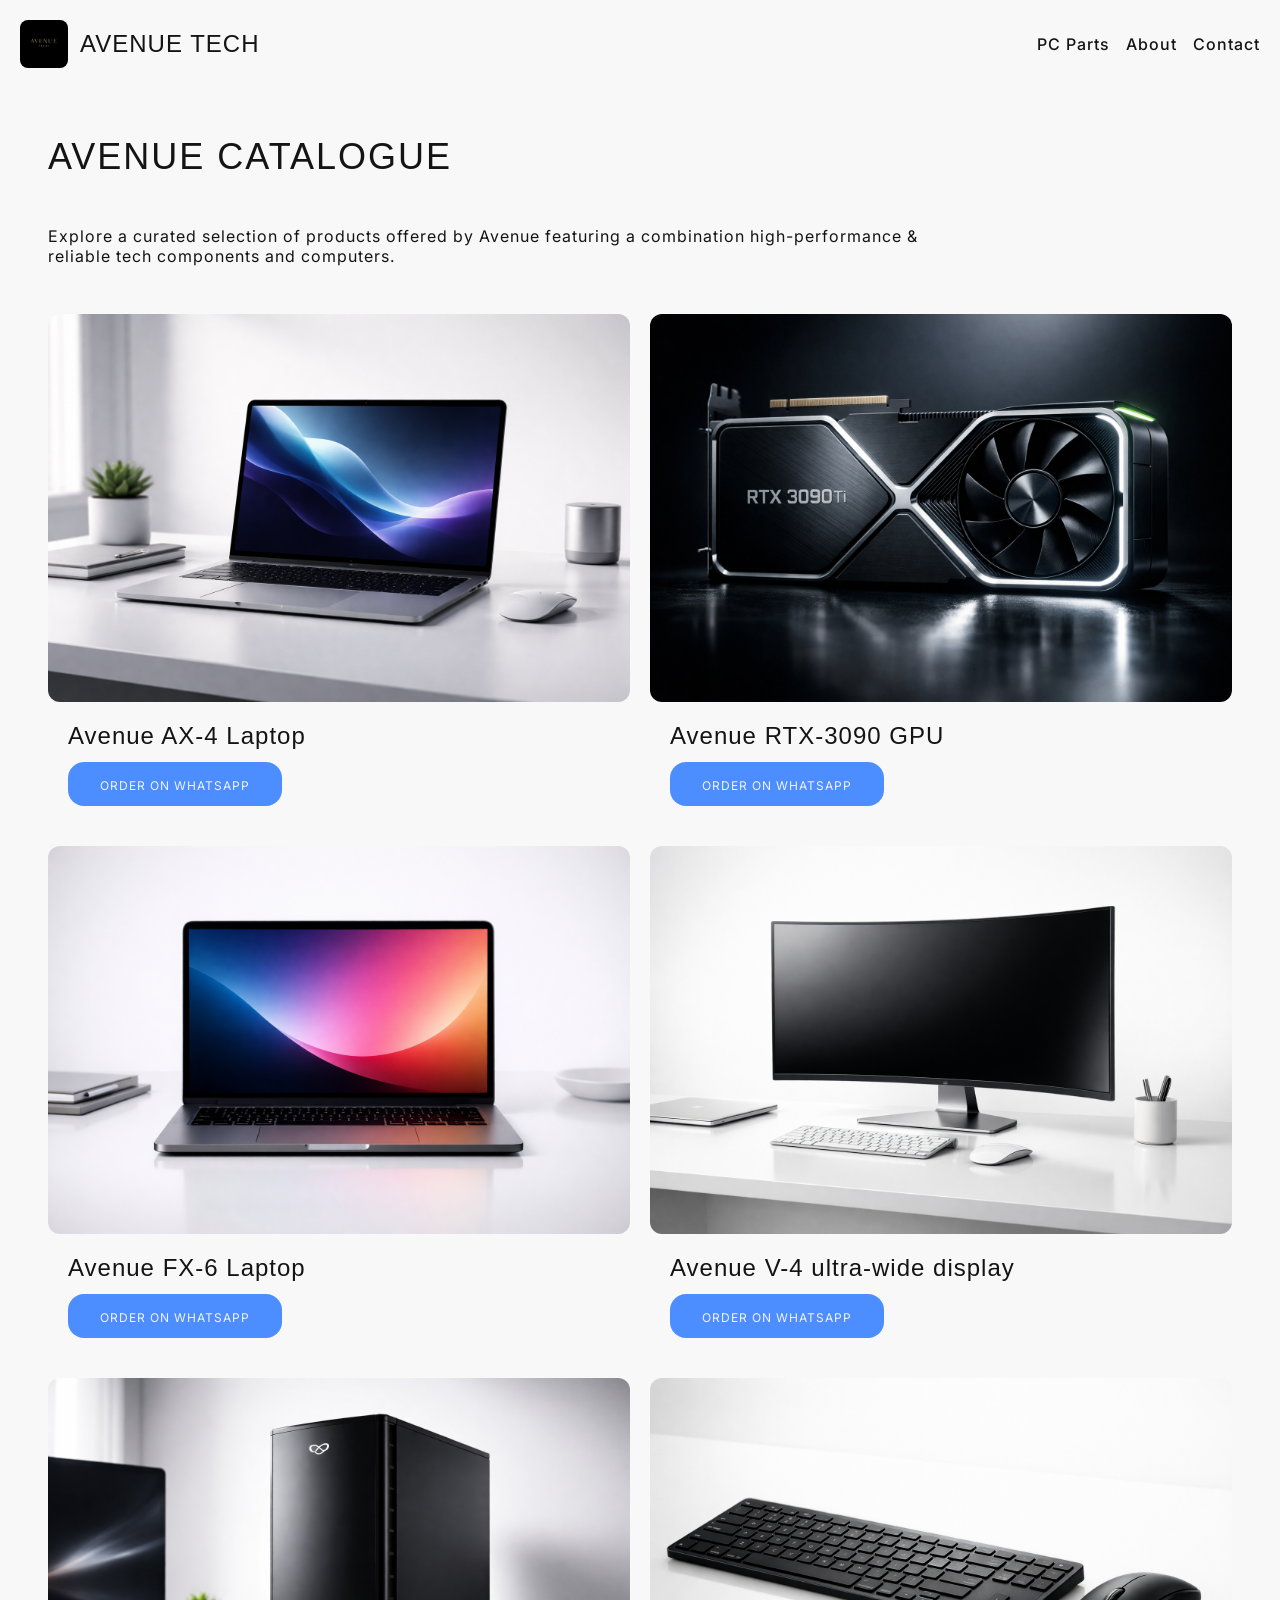
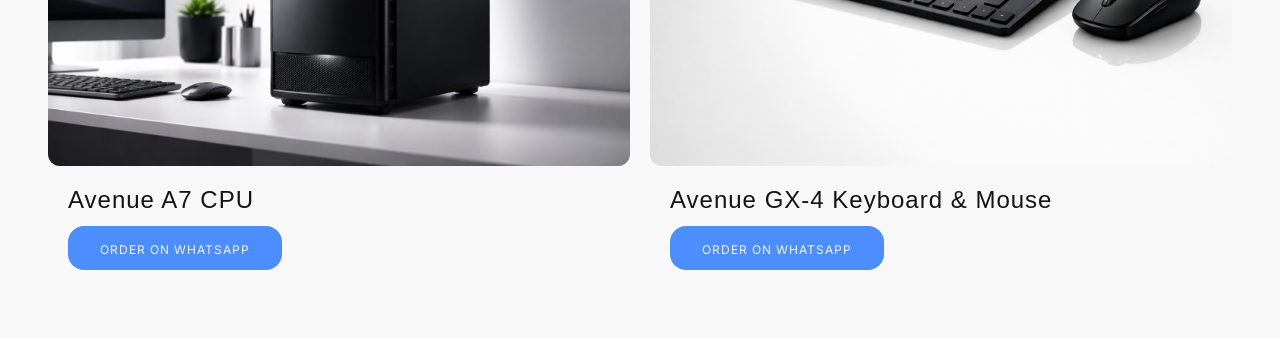
==== catalogue.html @ cfd6d58d "Completed v1. [UPDATE: 18.026.03.S2]" ====
<!DOCTYPE html>
<html lang="en">

<head>
    <meta charset="UTF-8">
    <meta name="viewport" content="width=device-width, initial-scale=1.0">

    <link rel="shortcut icon" href="assets/icon.ico" type="image/x-icon">
    <title>Catalogue | Avenue Tech</title>

    <link rel="stylesheet" href="base.css">
    <link rel="stylesheet" href="catalogue.css">
</head>

<body>
    <header class="header">
        <section class="section p-20 row h-sb">
            <a href="index.html" class="link row gap-12">
                <img src="assets/logo.png" alt="Avenue Tech" class="logo">
                <h3 class="h3 uppercase">avenue tech</h3>
            </a>

            <ul class="list row gap-16">
                <li><a href="catalogue.html" class="link">PC Parts</a></li>
                <li><a href="#about" class="link">About</a></li>
                <li><a href="#contact" class="link">Contact</a></li>
            </ul>
        </section>
    </header>

    <main class="main">
        <section class="catalogue">
            <section class="section p-48 column gap-48">
                <div class="heading column gap-48">
                    <h1 class="h1">Avenue Catalogue</h1>

                    <p class="para">Explore a curated selection of products offered by Avenue featuring a combination
                        high-performance &amp; reliable tech components and computers.</p>
                </div>

                <div class="grid gap-20">
                    <div class="product">
                        <div class="image-content rounded-12">
                            <p class="para">The Avenue AX-4 Laptop comes with 16 GB RAM with core i5 U processor
                                offering insane performance and 15 hours of battery backup.</p>
                            <img src="assets/highlight-1.png" alt="Avenue AX-4 Laptop" class="img">
                        </div>

                        <div class="text-content column gap-12 p-20">
                            <h3 class="h3">Avenue AX-4 Laptop</h3>

                            <div class="res-row gap-8">
                                <a target="_blank"
                                    href="https://wa.me/9044791312/?text='Hi, I want to customize the demo site [Avenue Tech] `TS-2601` for my business.'"
                                    class="link btn fl pv-12 ph-32 rounded-16">
                                    <span class="mini uppercase">order on whatsapp</span>
                                </a>
                            </div>
                        </div>
                    </div>

                    <div class="product">
                        <div class="image-content rounded-12">
                            <p class="para">Built for elite gaming and cinematic rendering with uncompromising speed,
                                cooling, and visual power.</p>
                            <img src="assets/highlight-2.png" alt="Avenue RTX-3090 GPU" class="img">
                        </div>

                        <div class="text-content column gap-12 p-20">
                            <h3 class="h3">Avenue RTX-3090 GPU</h3>

                            <div class="res-row gap-8">
                                <a target="_blank"
                                    href="https://wa.me/9044791312/?text='Hi, I want to customize the demo site [Avenue Tech] `TS-2601` for my business.'"
                                    class="link btn fl pv-12 ph-32 rounded-16">
                                    <span class="mini uppercase">order on whatsapp</span>
                                </a>
                            </div>
                        </div>
                    </div>

                    <div class="product">
                        <div class="image-content rounded-12">
                            <p class="para">A sleek performance laptop blending all-day endurance, vivid display
                                clarity, and effortless multitasking.</p>
                            <img src="assets/product-1.png" alt="Avenue FX-6" class="img">
                        </div>

                        <div class="text-content column gap-12 p-20">
                            <h3 class="h3">Avenue FX-6 Laptop</h3>

                            <div class="res-row gap-8">
                                <a target="_blank"
                                    href="https://wa.me/9044791312/?text='Hi, I want to customize the demo site [Avenue Tech] `TS-2601` for my business.'"
                                    class="link btn fl pv-12 ph-32 rounded-16">
                                    <span class="mini uppercase">order on whatsapp</span>
                                </a>
                            </div>
                        </div>
                    </div>

                    <div class="product">
                        <div class="image-content rounded-12">
                            <p class="para">An expansive ultra-wide display delivering razor-sharp detail, immersive
                                color, and refined professional elegance.</p>
                            <img src="assets/product-2.png" alt="Avenue V-4 ultra-wide display" class="img">
                        </div>

                        <div class="text-content column gap-12 p-20">
                            <h3 class="h3">Avenue V-4 ultra-wide display</h3>

                            <div class="res-row gap-8">
                                <a target="_blank"
                                    href="https://wa.me/9044791312/?text='Hi, I want to customize the demo site [Avenue Tech] `TS-2601` for my business.'"
                                    class="link btn fl pv-12 ph-32 rounded-16">
                                    <span class="mini uppercase">order on whatsapp</span>
                                </a>
                            </div>
                        </div>
                    </div>

                    <div class="product">
                        <div class="image-content rounded-12">
                            <p class="para">Engineered for demanding workflows with responsive processing, quiet
                                thermals, and dependable everyday power.</p>
                            <img src="assets/product-3.png" alt="Avenue A7 CPU" class="img">
                        </div>

                        <div class="text-content column gap-12 p-20">
                            <h3 class="h3">Avenue A7 CPU</h3>

                            <div class="res-row gap-8">
                                <a target="_blank"
                                    href="https://wa.me/9044791312/?text='Hi, I want to customize the demo site [Avenue Tech] `TS-2601` for my business.'"
                                    class="link btn fl pv-12 ph-32 rounded-16">
                                    <span class="mini uppercase">order on whatsapp</span>
                                </a>
                            </div>
                        </div>
                    </div>

                    <div class="product">
                        <div class="image-content rounded-12">
                            <p class="para">Precision-crafted peripherals offering tactile comfort, fluid control, and a
                                polished desk presence.</p>
                            <img src="assets/product-4.png" alt="Avenue GX-4 Keyboard &amp; Mouse" class="img">
                        </div>

                        <div class="text-content column gap-12 p-20">
                            <h3 class="h3">Avenue GX-4 Keyboard &amp; Mouse</h3>

                            <div class="res-row gap-8">
                                <a target="_blank"
                                    href="https://wa.me/9044791312/?text='Hi, I want to customize the demo site [Avenue Tech] `TS-2601` for my business.'"
                                    class="link btn fl pv-12 ph-32 rounded-16">
                                    <span class="mini uppercase">order on whatsapp</span>
                                </a>
                            </div>
                        </div>
                    </div>
                </div>
            </section>
        </section>
    </main>
</body>

</html>
---- base.css ----
/* ================================================== */
/* IMPORTS */
/* ================================================== */

@import url('https://fonts.googleapis.com/css2?family=Inter:ital,opsz,wght@0,14..32,100..900;1,14..32,100..900&family=Lato:ital,wght@0,300;0,400;0,500;0,700;1,300;1,400;1,500;1,700&display=swap');
@import url("https://fonts.googleapis.com/css2?family=Material+Symbols+Outlined:opsz,wght,FILL,GRAD@20..48,100..700,0..1,-50..200");

/* ================================================== */
/* KEYFRAMES */
/* ================================================== */

@keyframes animatedArrowAnimation {
    0%, 100% { transform: translateY(0) }
    50% { transform: translateY(-48px) }
}

.animated-arrow {
    position: fixed;
    bottom: 20px;
    left: 50%;
    right: 50%;
    animation: animatedArrowAnimation 2s cubic-bezier(0.7,0.1,0.5,0.9) infinite;
}

/* ================================================== */
/* BASIC */
/* ================================================== */

:root {
    --color-bg-main: #F8F8F8;
    --color-bg-card: #FFFFFF;

    --color-text-main: #141414;
    --color-text-alt: #636363;
    
    --color-accent-main: #4C8EFF;
    --color-accent-alt: #7C8EFF;

    --color-border: #E5CDCD;
    --color-bg-transparent: #14141485;
}

* {
    margin: 0;
    padding: 0;
    font-family: "Inter", sans-serif;
    box-sizing: border-box;
    letter-spacing: 1px;
}

*::-webkit-scrollbar { display: none; }

*::selection {
    background-color: var(--color-accent-main);
    color: var(--color-text-main);
}

/* ================================================== */
/* CONTAINERS */
/* ================================================== */

body {
    background-color: var(--color-bg-main);
    color: var(--color-text-main);
    min-height: 100vh;
}

html { scroll-behavior: smooth; }

.section {
    max-width: 1696px;
    height: 100%;
    width: 100%;
    margin: 0 auto;
}

@media (max-width: 568px) {
    .section { padding: 20px !important; }
}

/* ================================================== */
/* DISPLAY */
/* ================================================== */

.hidden { display: none; }
.flex { display: flex; }
.grid { display: grid; }

/* ================================================== */
/* FLEX */
/* ================================================== */

.row {
    display: flex;
    align-items: center;
}

.column {
    display: flex;
    flex-direction: column;
}

.res-row {
    display: flex;
    align-items: center;
    flex-wrap: wrap;
}

.v-center { align-items: center; }
.v-en { align-items: end; }
.v-st { align-items: start; }
.h-center { justify-content: center; }
.h-en { justify-content: end; }
.h-se { justify-content: space-evenly; }
.h-sb { justify-content: space-between; }
.center { display: flex; align-items: center; justify-content: center; }

/* ================================================== */
/* GRID */
/* ================================================== */

.cols-1 { grid-template-columns: repeat(1, minmax(0, 1fr)); }
.cols-2 { grid-template-columns: repeat(2, minmax(0, 1fr)); }
.cols-3 { grid-template-columns: repeat(3, minmax(0, 1fr)); }
.cols-4 { grid-template-columns: repeat(4, minmax(0, 1fr)); }
.rows-1 { grid-template-rows: repeat(1, minmax(0, 1fr)); }
.rows-2 { grid-template-rows: repeat(2, minmax(0, 1fr)); }
.rows-3 { grid-template-rows: repeat(3, minmax(0, 1fr)); }

/* ================================================== */
/* GAP */
/* ================================================== */

.gap-4 { gap: 4px; }
.gap-8 { gap: 8px; }
.gap-12 { gap: 12px; }
.gap-16 { gap: 16px; }
.gap-20 { gap: 20px; }
.gap-24 { gap: 24px; }
.gap-32 { gap: 32px; }
.gap-40 { gap: 40px; }
.gap-48 { gap: 48px; }
.gap-64 { gap: 64px; }
.gap-96 { gap: 96px; }

/* ================================================== */
/* SPACING */
/* ================================================== */

.m-4 { margin: 4px; }
.m-8 { margin: 8px; }
.m-12 { margin: 12px; }
.m-16 { margin: 16px; }
.m-20 { margin: 20px; }
.m-24 { margin: 24px; }
.m-32 { margin: 32px; }
.m-auto { margin: auto; }
.mx-auto { margin: 0 auto;}

.mv-4 { margin-top: 4px 0; }
.mv-8 { margin-top: 8px 0; }
.mv-12 { margin-top: 12px 0; }
.mv-16 { margin-top: 16px 0; }
.mv-20 { margin-top: 20px 0; }
.mv-24 { margin-top: 24px 0; }
.mv-32 { margin-top: 32px 0; }

.mh-4 { margin-bottom: 0 4px; }
.mh-8 { margin-bottom: 0 8px; }
.mh-12 { margin-bottom: 0 12px; }
.mh-16 { margin-bottom: 0 16px; }
.mh-20 { margin-bottom: 0 20px; }
.mh-24 { margin-bottom: 0 24px; }
.mh-32 { margin-bottom: 0 32px; }

.p-4 { padding: 4px; }
.p-8 { padding: 8px; }
.p-12 { padding: 12px; }
.p-16 { padding: 16px; }
.p-20 { padding: 20px; }
.p-24 { padding: 24px; }
.p-32 { padding: 32px; }
.p-48 { padding: 48px; }
.p-96 { padding: 96px; }

.ph-4 { padding-left: 4px; padding-right: 4px; }
.ph-8 { padding-left: 8px; padding-right: 8px; }
.ph-12 { padding-left: 12px; padding-right: 12px; }
.ph-16 { padding-left: 16px; padding-right: 16px; }
.ph-20 { padding-left: 20px; padding-right: 20px; }
.ph-24 { padding-left: 24px; padding-right: 24px; }
.ph-32 { padding-left: 32px; padding-right: 32px; }

.pv-4 { padding-top: 4px; padding-bottom: 4px; }
.pv-8 { padding-top: 8px; padding-bottom: 8px; }
.pv-12 { padding-top: 12px; padding-bottom: 12px; }
.pv-16 { padding-top: 16px; padding-bottom: 16px; }
.pv-20 { padding-top: 20px; padding-bottom: 20px; }
.pv-24 { padding-top: 24px; padding-bottom: 24px; }
.pv-32 { padding-top: 32px; padding-bottom: 32px; }

/* ================================================== */
/* SIZE */
/* ================================================== */

.w-auto { width: auto; }
.w-full { width: 100%; }
.w-fit { width: fit-content; }
.h-auto { height: auto; }
.h-full { height: 100%; }
.h-screen { height: 100vh; }
.min-h-screen { min-height: 100vh; }

/* ================================================== */
/* TYPOGRAPHY */
/* ================================================== */

.text-left { text-align: left; }
.text-center { text-align: center; }
.text-right { text-align: right; }
.uppercase { text-transform: uppercase; }
.capitalize { text-transform: capitalize; }
.normal-case { text-transform: none; }

.fs-12 { font-size: 12px !important; }
.fs-16 { font-size: 16px !important; }
.fs-20 { font-size: 20px !important; }
.fs-24 { font-size: 24px !important; }
.fs-32 { font-size: 32px !important; }
.fs-36 { font-size: 36px !important; }
.fs-48 { font-size: min(48px, 15vw) !important; }
.fs-64 { font-size: min(64px, 20vw) !important; }
.fs-96 { font-size: min(96px, 22vw) !important; }
.fs-128 { font-size: min(128px, 25vw) !important; }

.fw-400 { font-weight: 400; }
.fw-500 { font-weight: 500; }
.fw-600 { font-weight: 600; }
.fw-700 { font-weight: 700; }

.text-muted { color: var(--color-text-alt); }

.fn-inter { font-family: "Inter", sans-serif; }
.fn-ioc { font-family: "Iosevka Charon", sans-serif; }

.h1 {
    font-family: "Iosevka Charon", sans-serif;
    font-weight: normal;
    text-transform: uppercase;
    font-size: 36px;
    letter-spacing: 2px;
}

.h2 {
    font-family: "Iosevka Charon", sans-serif;
    font-weight: 400;
    text-transform: uppercase;
    font-size: 32px;
    letter-spacing: 2px;
}

.h2-lw {
    font-family: "Iosevka Charon", sans-serif;
    font-weight: 400;
    font-size: 32px;
    letter-spacing: 2px;
}

.h3 {
    font-family: "Iosevka Charon", sans-serif;
    font-weight: 400;
    font-size: 24px;
    letter-spacing: 1px;
}

.text, .para {
    font-weight: 400;
    font-size: 16px;
    letter-spacing: 1px;
}

.mini {
    font-weight: 400;
    font-size: 12px;
    letter-spacing: 1px;
}

.title {
    font-weight: 500;
    text-transform: uppercase;
    letter-spacing: 2px;
}

.highlight { color: var(--color-accent-alt); }

/* ================================================== */
/* BORDER */
/* ================================================== */

.border { border: 1px solid var(--color-border); }
.rounded-4 { border-radius: 4px; }
.rounded-8 { border-radius: 8px; }
.rounded-12 { border-radius: 12px; }
.rounded-16 { border-radius: 16px; }
.rounded-full { border-radius: 9999px; }

/* ================================================== */
/* EFFECTS */
/* ================================================== */

.shadow-sm { box-shadow: 0 2px 8px rgb(0 0 0 / 0.12); }
.shadow-md { box-shadow: 0 8px 24px rgb(0 0 0 / 0.16); }
.shadow-lg { box-shadow: 0 16px 40px rgb(0 0 0 / 0.2); }

/* ================================================== */
/* COLORS */
/* ================================================== */

.bg-main { background-color: var(--color-bg-main); }
.bg-card { background-color: var(--color-bg-card); }

/* ================================================== */
/* INPUTS */
/* ================================================== */

.input {
    background-color: var(--color-surface-alt);
    color: var(--color-text-main);
    border: 1px solid var(--color-border);
    padding: 8px;
    border-radius: 8px;
    outline: none;
}

textarea.input {
    height: 148px;
    resize: vertical;
}

.btn {
    background-color: transparent;
    cursor: pointer;
    border: none;
    text-align: center;
    width: fit-content;
}

.ot {
    border: 1px solid var(--color-border);
    color: var(--color-text-main);
}

.fl {
    background-color: var(--color-accent-main);
    color: #F1F3F8 !important;
    transition: background-color 0.4s ease-in-out;
}
.fl:hover { background-color: var(--color-accent-alt); }

.icon-ot {
    display: flex;
    align-items: center;
    justify-content: center;
    gap: 8px;
    border: 1px solid var(--color-border);
    color: var(--color-text-main);
}

.icon-fl {
    display: flex;
    align-items: center;
    justify-content: center;
    gap: 8px;
    background-color: var(--color-accent-main);
    color: #F1F3F8 !important;
    transition: background-color 0.4s ease-in-out;
}
.icon-fl:hover { background-color: var(--color-accent-alt); }

/* ================================================== */
/* LINKS */
/* ================================================== */

.link {
    text-decoration: none;
    font-weight: 500;
    color: var(--color-text-main);
    cursor: pointer;
}

.ulink {
    text-decoration: underline;
    font-weight: 500;
    color: var(--color-text-main);
    cursor: pointer;
    text-underline-offset: 5px;
}

/* ================================================== */
/* IMAGES */
/* ================================================== */

.img {
    width: 100%;
    height: auto;
    vertical-align: bottom;
}

.logo {
    width: 48px;
    height: 48px;
    object-fit: cover;
    aspect-ratio: 1 / 1;
    border-radius: 8px;
}

.icon {
    width: 24px;
    height: 24px;
    object-fit: cover;
    vertical-align: bottom;
}

.symbol {
  font-family: 'Material Symbols Outlined';
  font-weight: normal;
  font-style: normal;
  font-size: 24px;
  display: inline-block;
  line-height: 1;
  text-transform: none;
  letter-spacing: normal;
  word-wrap: normal;
  white-space: nowrap;
  direction: ltr;
  vertical-align: bottom;
}

.fl-icon {font-variation-settings: 'FILL' 1, 'wght' 700, 'GRAD' 0, 'opsz' 48;}

/* ================================================== */
/* OTHER ELEMENTS */
/* ================================================== */

.divider { border: 1px solid var(--color-border); }
.divider-l { border: 2px solid var(--color-border); }

.disabled {
    background-color: var(--color-border);
    color: var(--color-text-alt);
    cursor: not-allowed;
    opacity: 0.6;
}

.disabled-alt {
    color: var(--color-text-alt);
    cursor: not-allowed;
    opacity: 0.6;
}

.list { list-style-type: none; }
.no-list { list-style-position: inside; }
---- catalogue.css ----
/* ================================================== */
/* CATALOGUE */
/* ================================================== */

.catalogue .heading .para { max-width: 900px; }
.catalogue .grid { grid-template-columns: repeat(auto-fit, minmax(min(500px, 100%), 1fr)); }

.catalogue .product .image-content {
    overflow: hidden;
    position: relative;
}

.catalogue .product .image-content .para {
    position: absolute;
    bottom: 0;
    z-index: 1;
    
    opacity: 0;
    pointer-events: none;
    
    padding: 20px;
    color: var(--color-bg-main);
    background-color: var(--color-bg-transparent);
    backdrop-filter: blur(3px);

    transition: opacity 0.3s ease-in-out;
}

.catalogue .product .img { transition: transform 0.3s ease-in-out; }

.catalogue .product:hover .image-content .para {
    opacity: 1;
    pointer-events: auto;
}

.catalogue .product:hover .img { transform: scale(1.05); }

/* ================================================== */
/* & RESPONSIVENESS */
/* ================================================== */

@media (max-width: 568px) {
    .header .h3 { display: none; }
    .header .list li:not(:first-child) { display: none; }
}
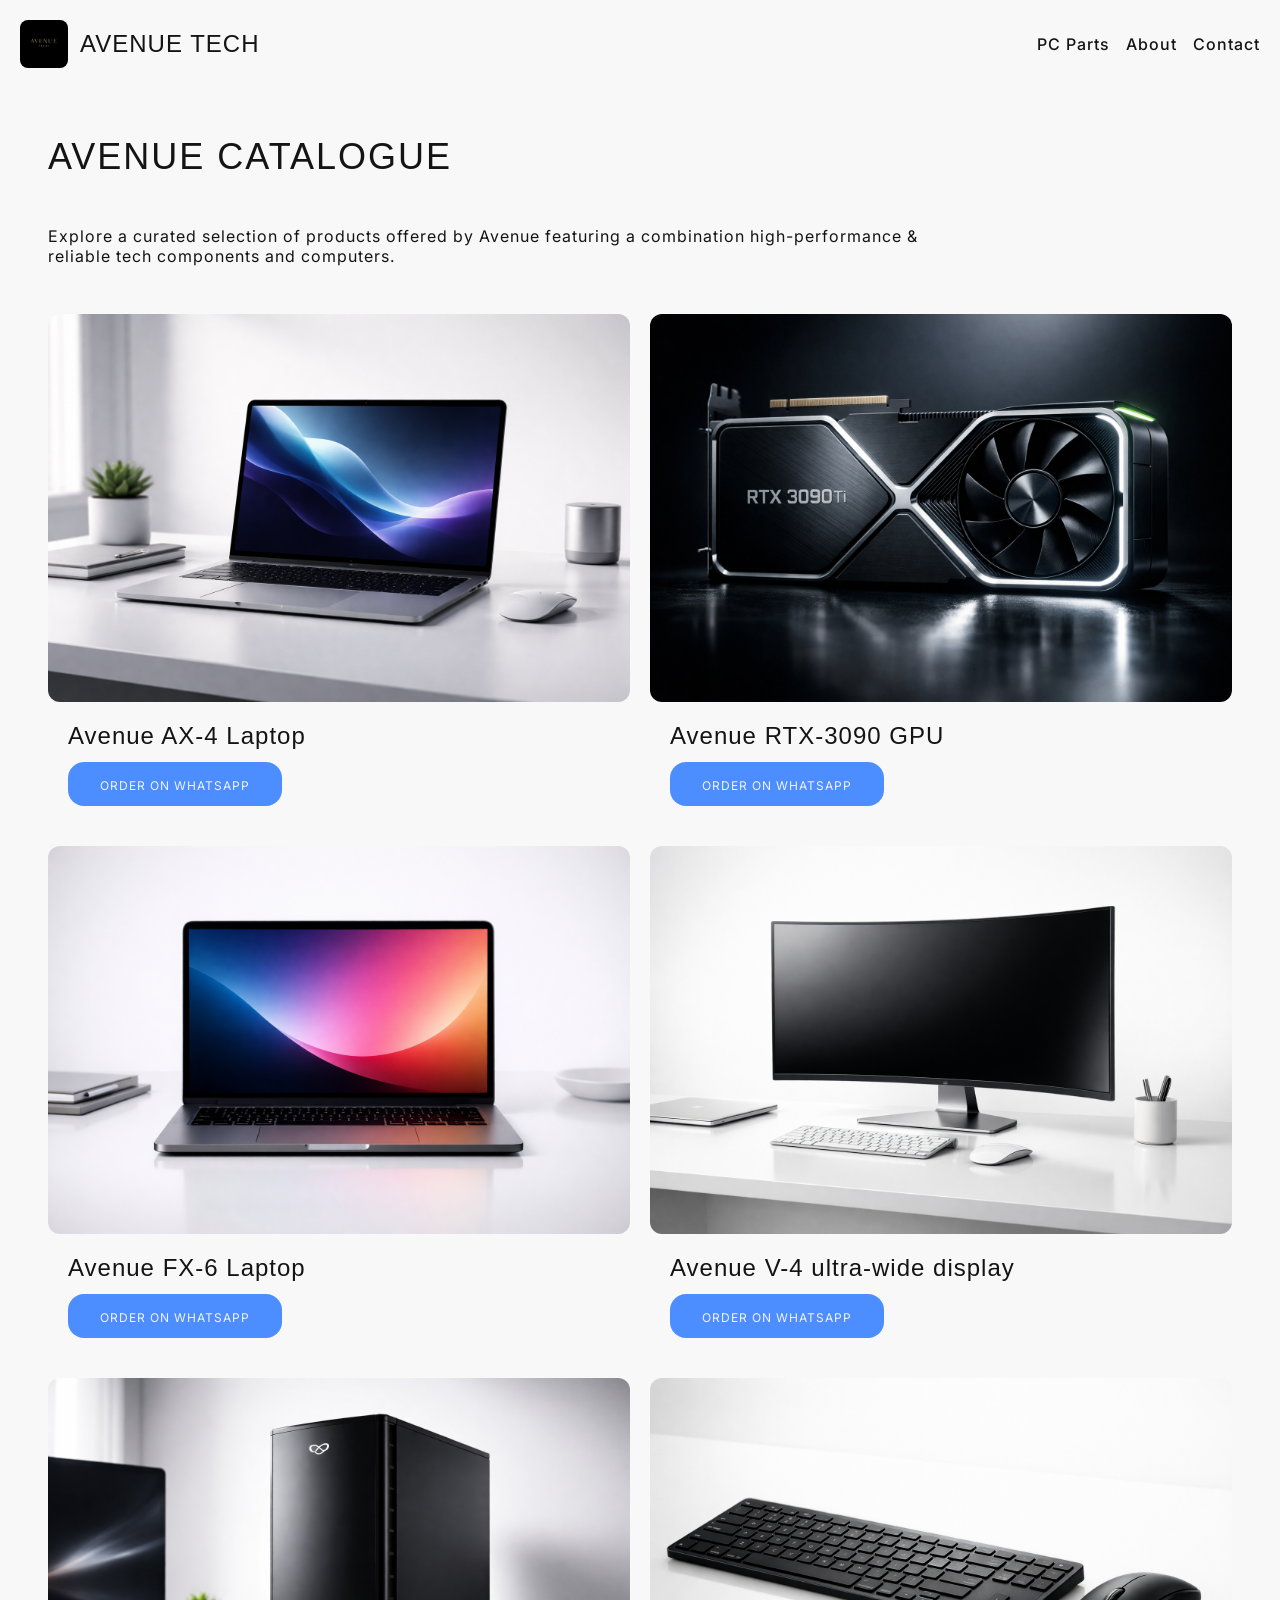
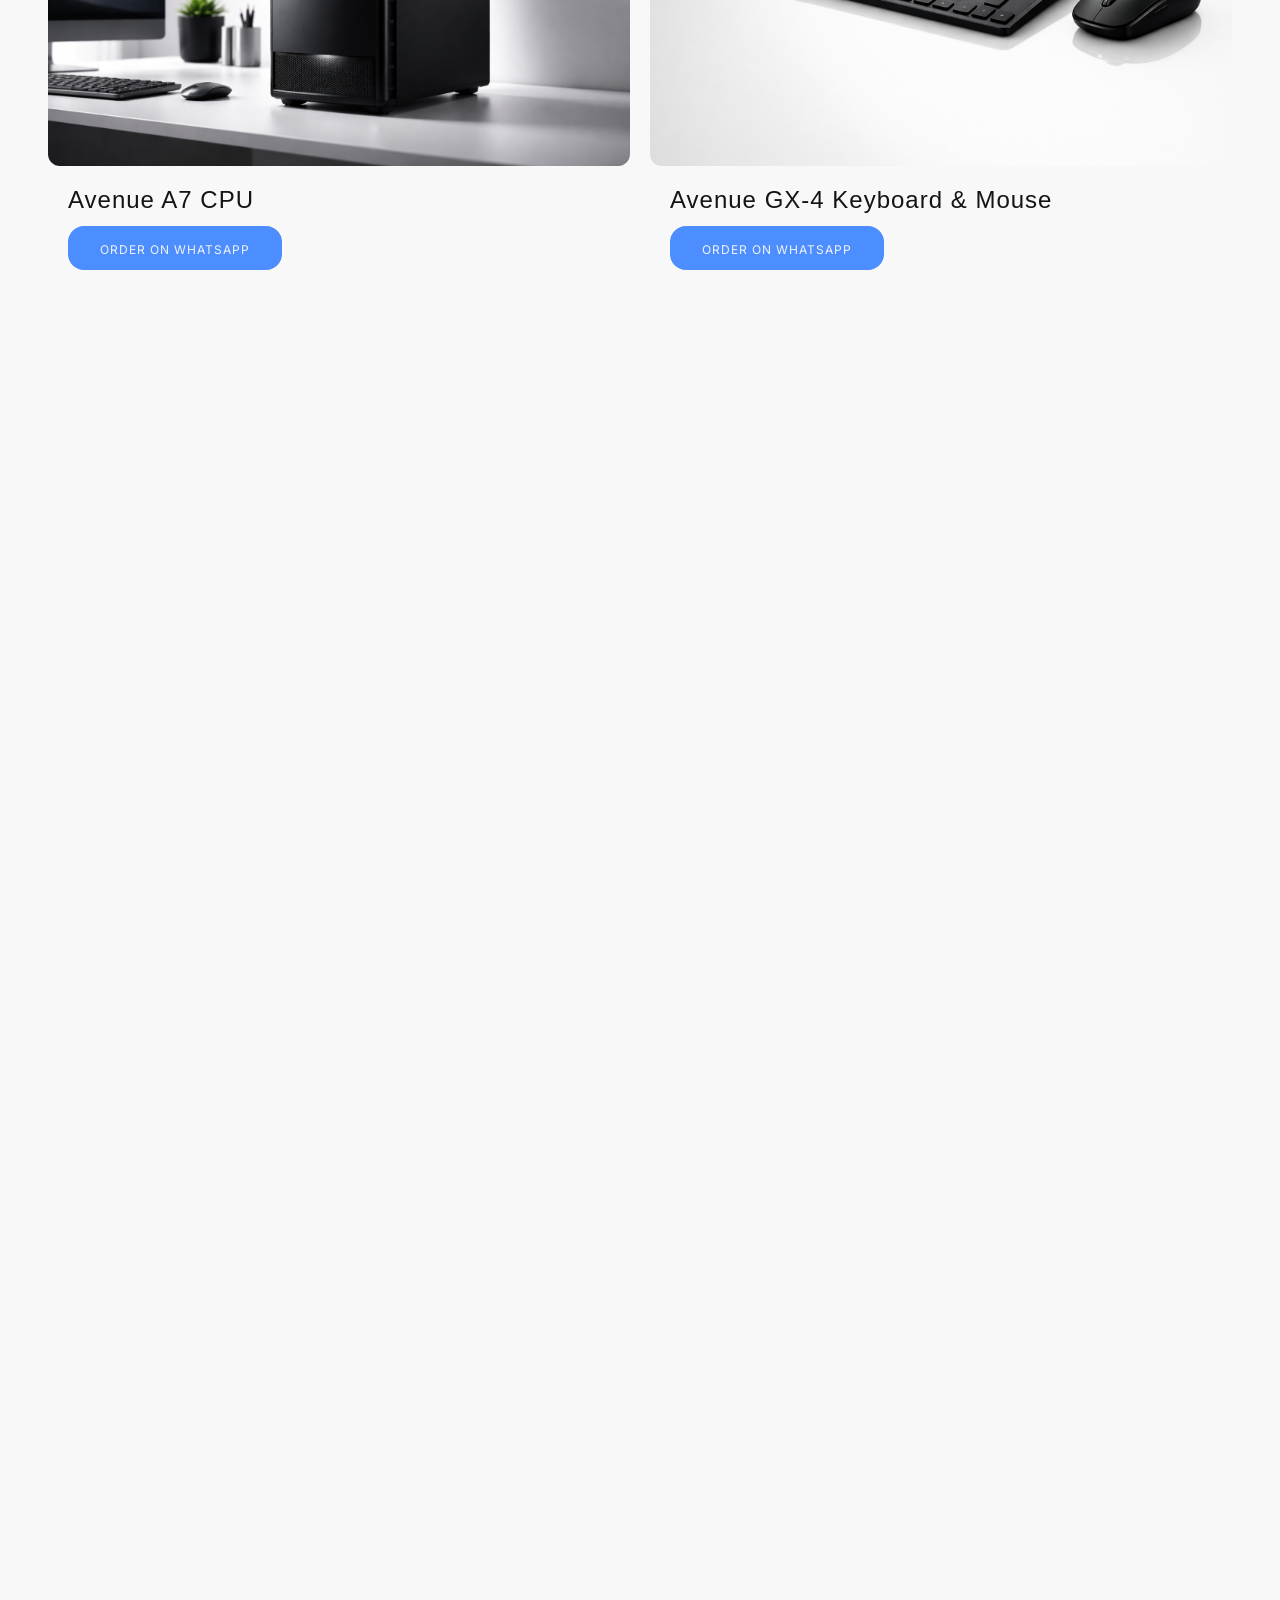
==== commit 287ee66a: "Implemented forms. [UPDATE: 18.026.03.S2u2]" ====
--- a/catalogue.html
+++ b/catalogue.html
@@ -161,6 +161,14 @@
                 </div>
             </section>
         </section>
+
+        <section class="google-forms">
+            <section class="section p-48 center">
+                <iframe
+                    src="https://docs.google.com/forms/d/e/1FAIpQLSd5WS_FQyfAPREA2pURoWIKQu_f9TES8tNgEAWqpTjSN9Q9Gg/viewform?embedded=true"
+                    width="700" height="1502" frameborder="0" marginheight="0" marginwidth="0">Loading…</iframe>
+            </section>
+        </section>
     </main>
 </body>
 
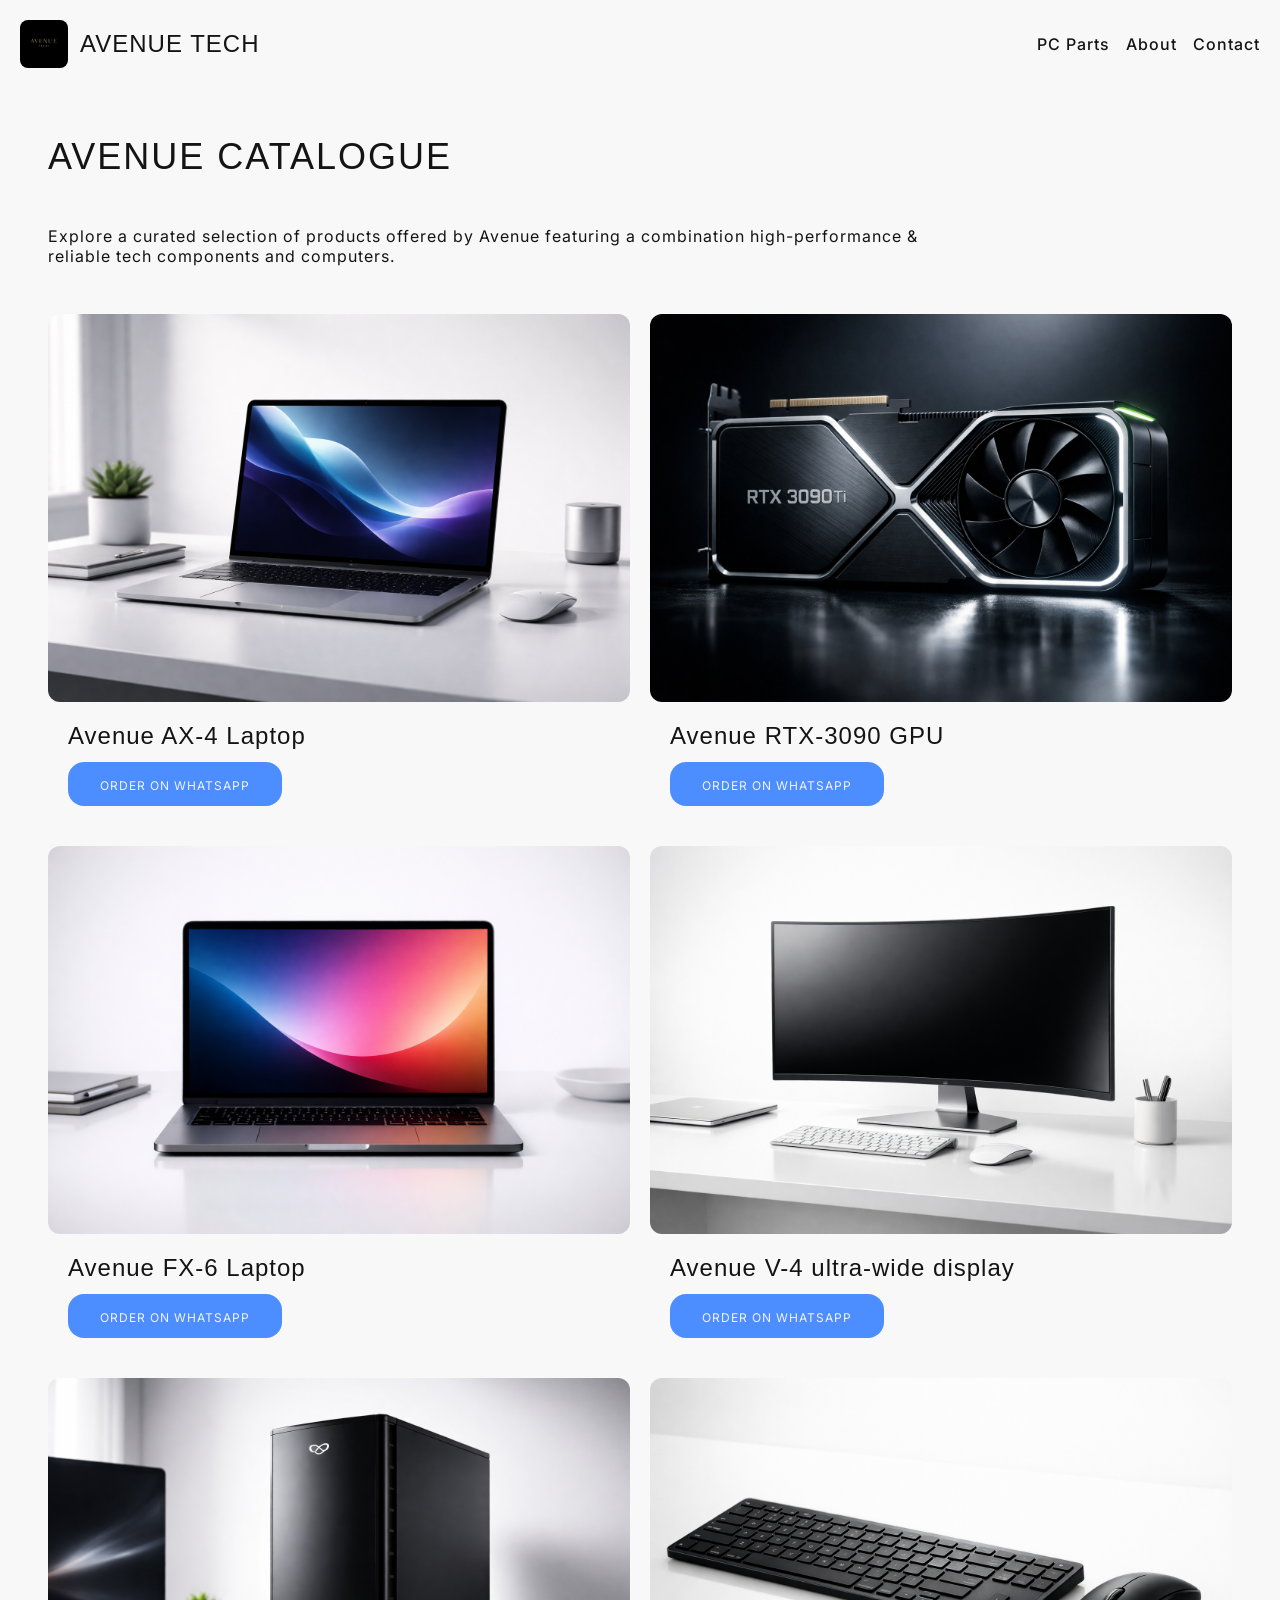
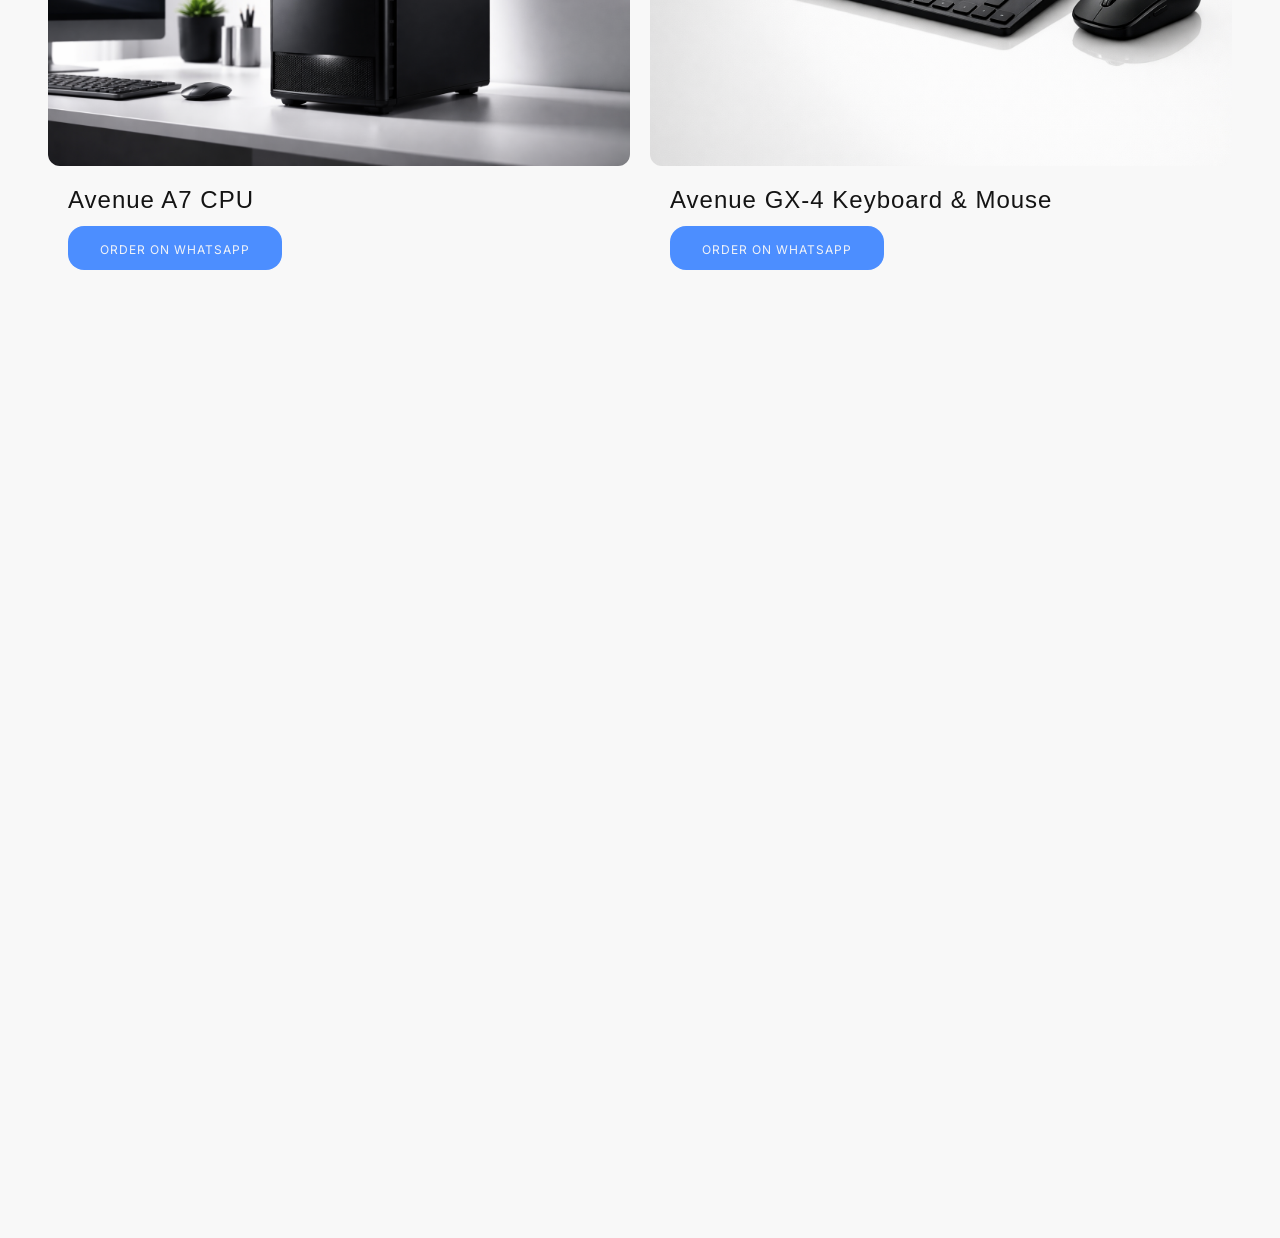
==== commit f568df93: "Fixed bugs. [UPDATE: 18.026.03.S2u3]" ====
--- a/catalogue.html
+++ b/catalogue.html
@@ -163,10 +163,10 @@
         </section>
 
         <section class="google-forms">
-            <section class="section p-48 center">
+            <section class="section p-48 flex h-center">
                 <iframe
                     src="https://docs.google.com/forms/d/e/1FAIpQLSd5WS_FQyfAPREA2pURoWIKQu_f9TES8tNgEAWqpTjSN9Q9Gg/viewform?embedded=true"
-                    width="700" height="1502" frameborder="0" marginheight="0" marginwidth="0">Loading…</iframe>
+                    width="700" frameborder="0" marginheight="0" marginwidth="0">Loading…</iframe>
             </section>
         </section>
     </main>
--- a/base.css
+++ b/base.css
@@ -47,8 +47,6 @@
     box-sizing: border-box;
     letter-spacing: 1px;
 }
-
-*::-webkit-scrollbar { display: none; }
 
 *::selection {
     background-color: var(--color-accent-main);
--- a/catalogue.css
+++ b/catalogue.css
@@ -36,6 +36,12 @@
 .catalogue .product:hover .img { transform: scale(1.05); }
 
 /* ================================================== */
+/* GOOGLE FORMS */
+/* ================================================== */
+
+.google-forms { height: 100vh; }
+
+/* ================================================== */
 /* & RESPONSIVENESS */
 /* ================================================== */
 
